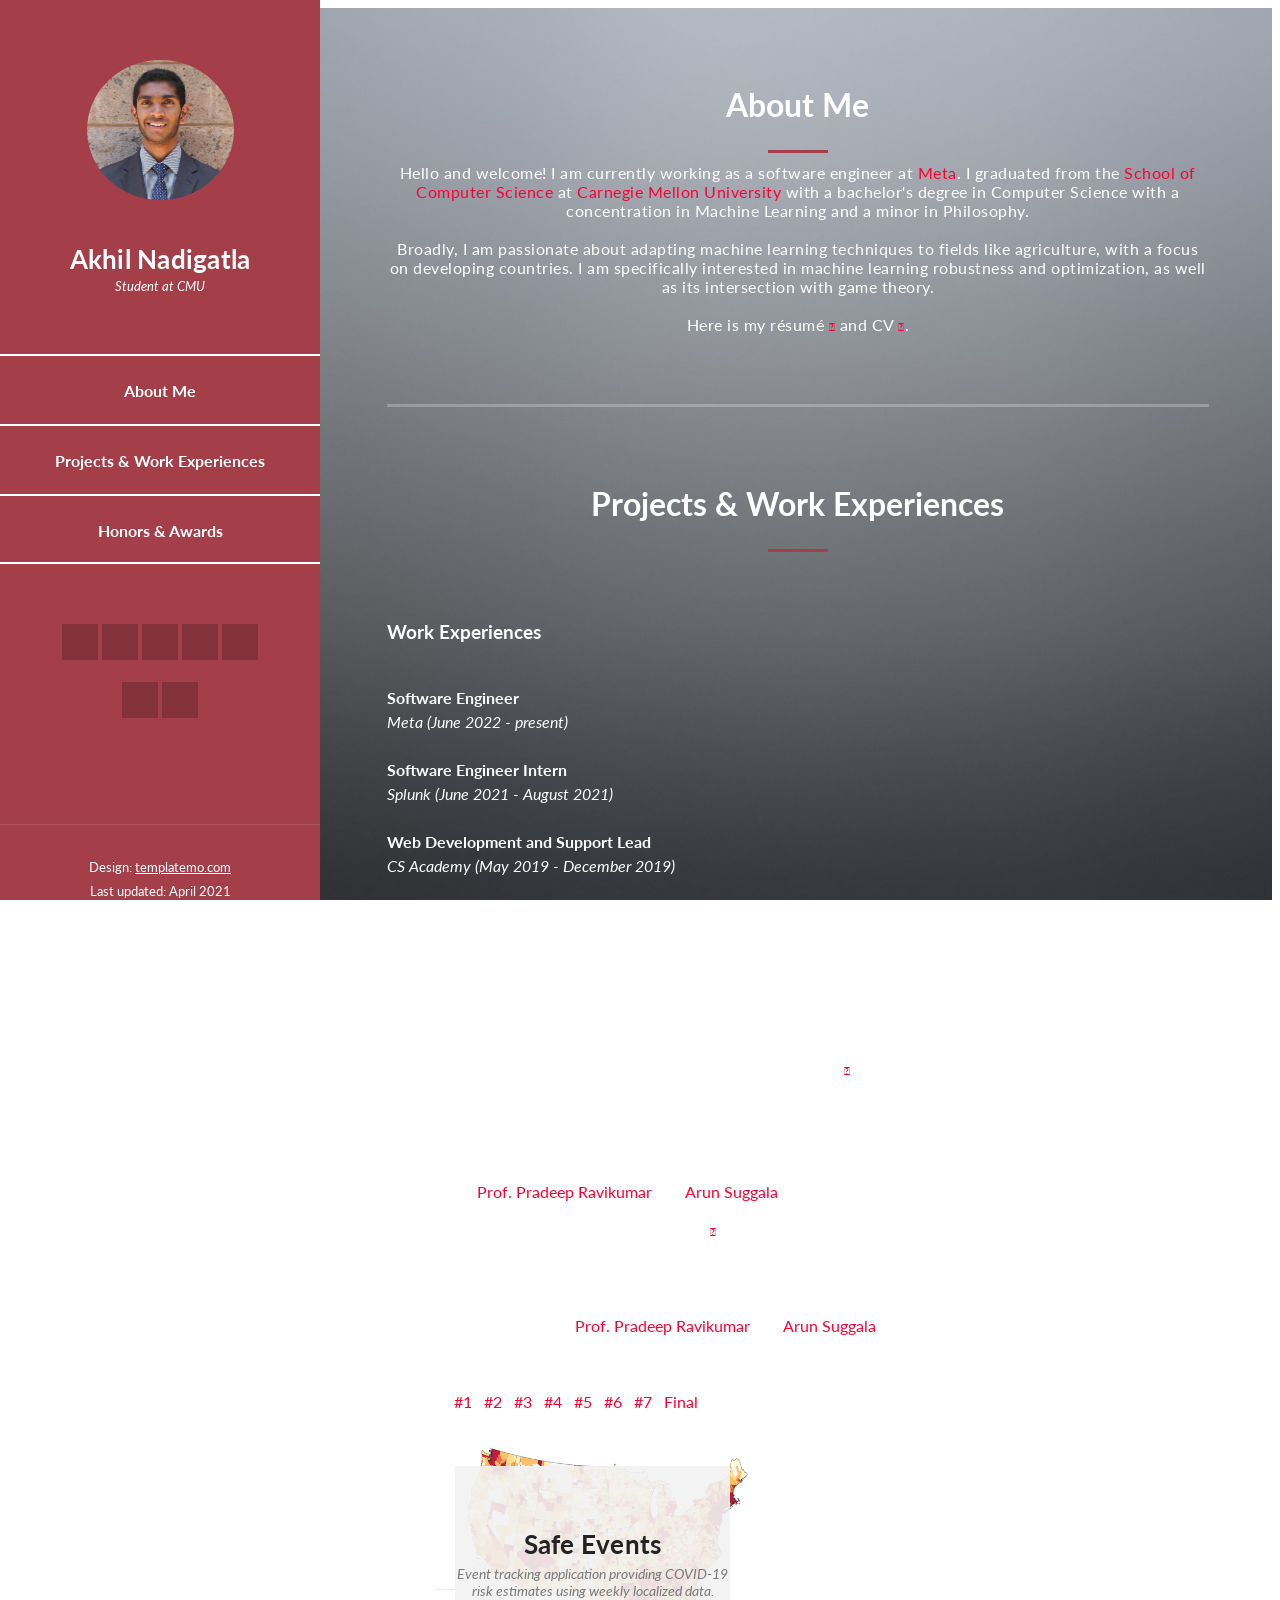
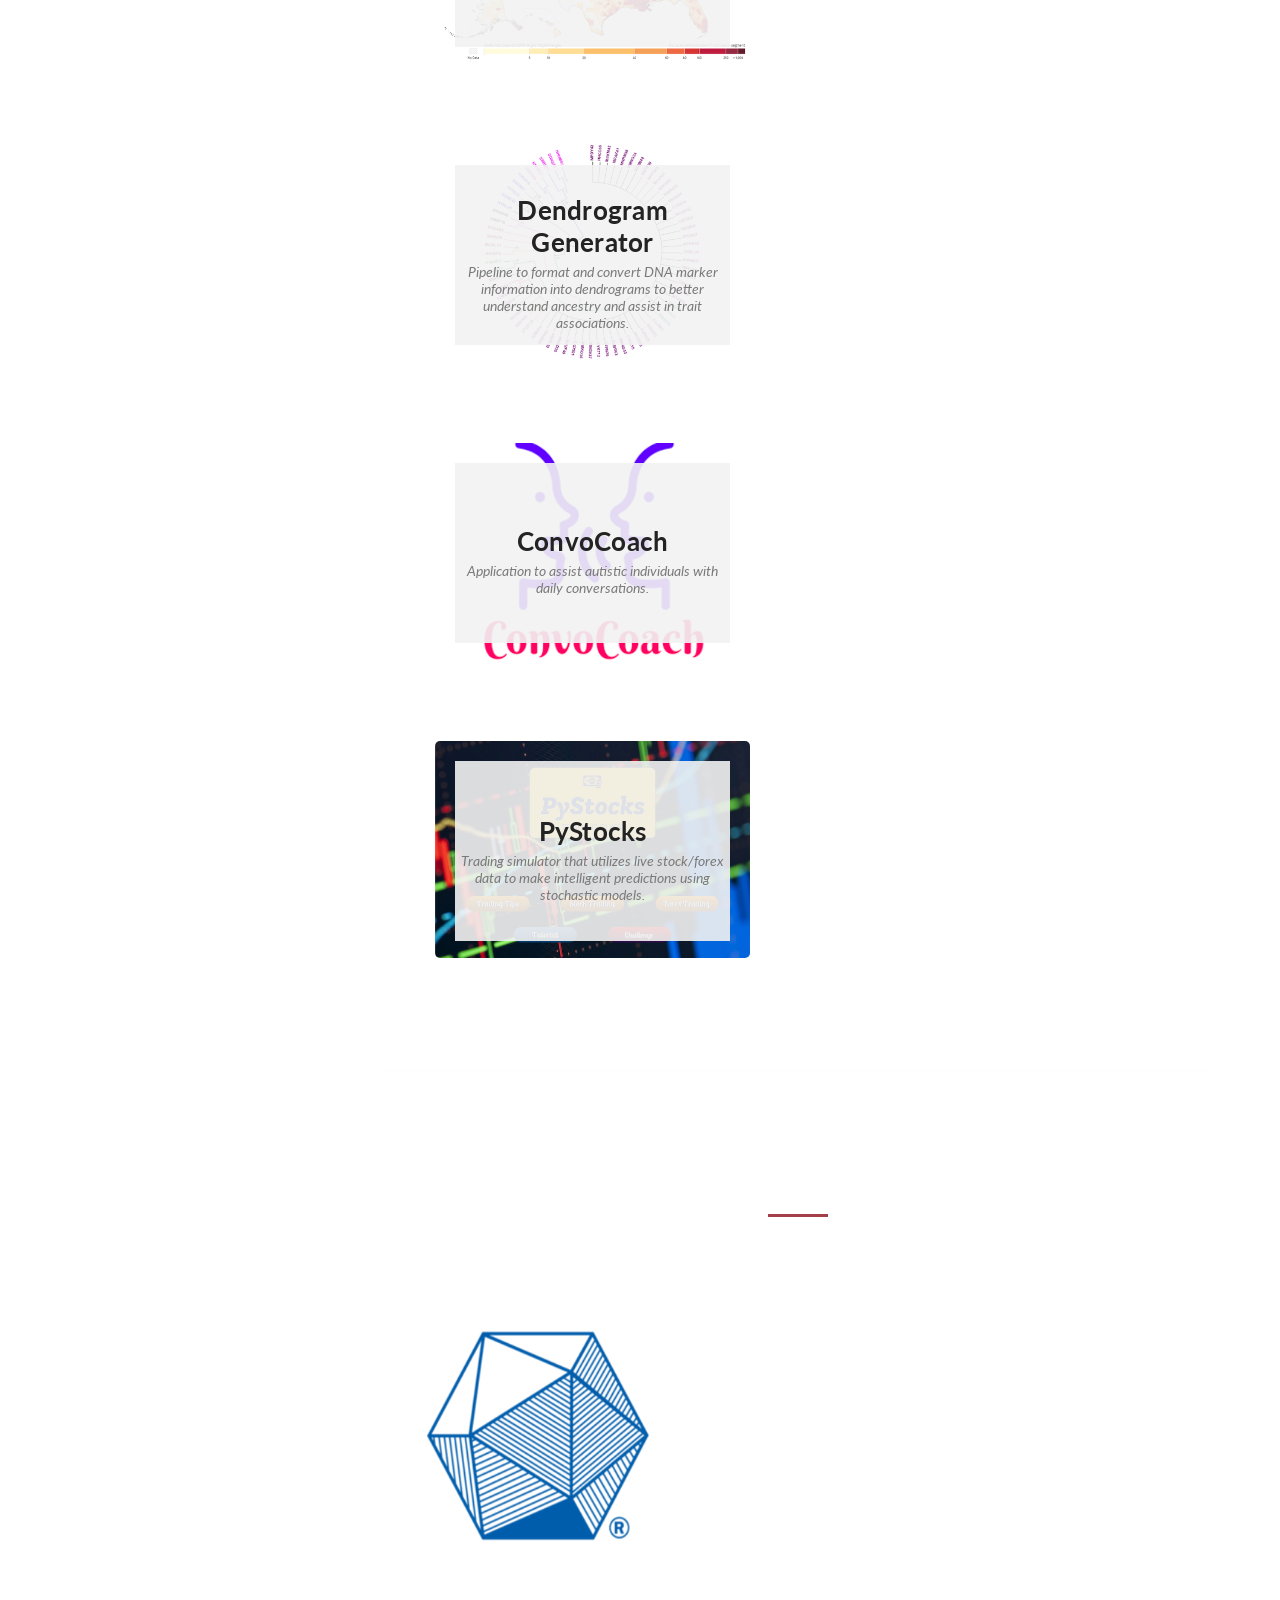
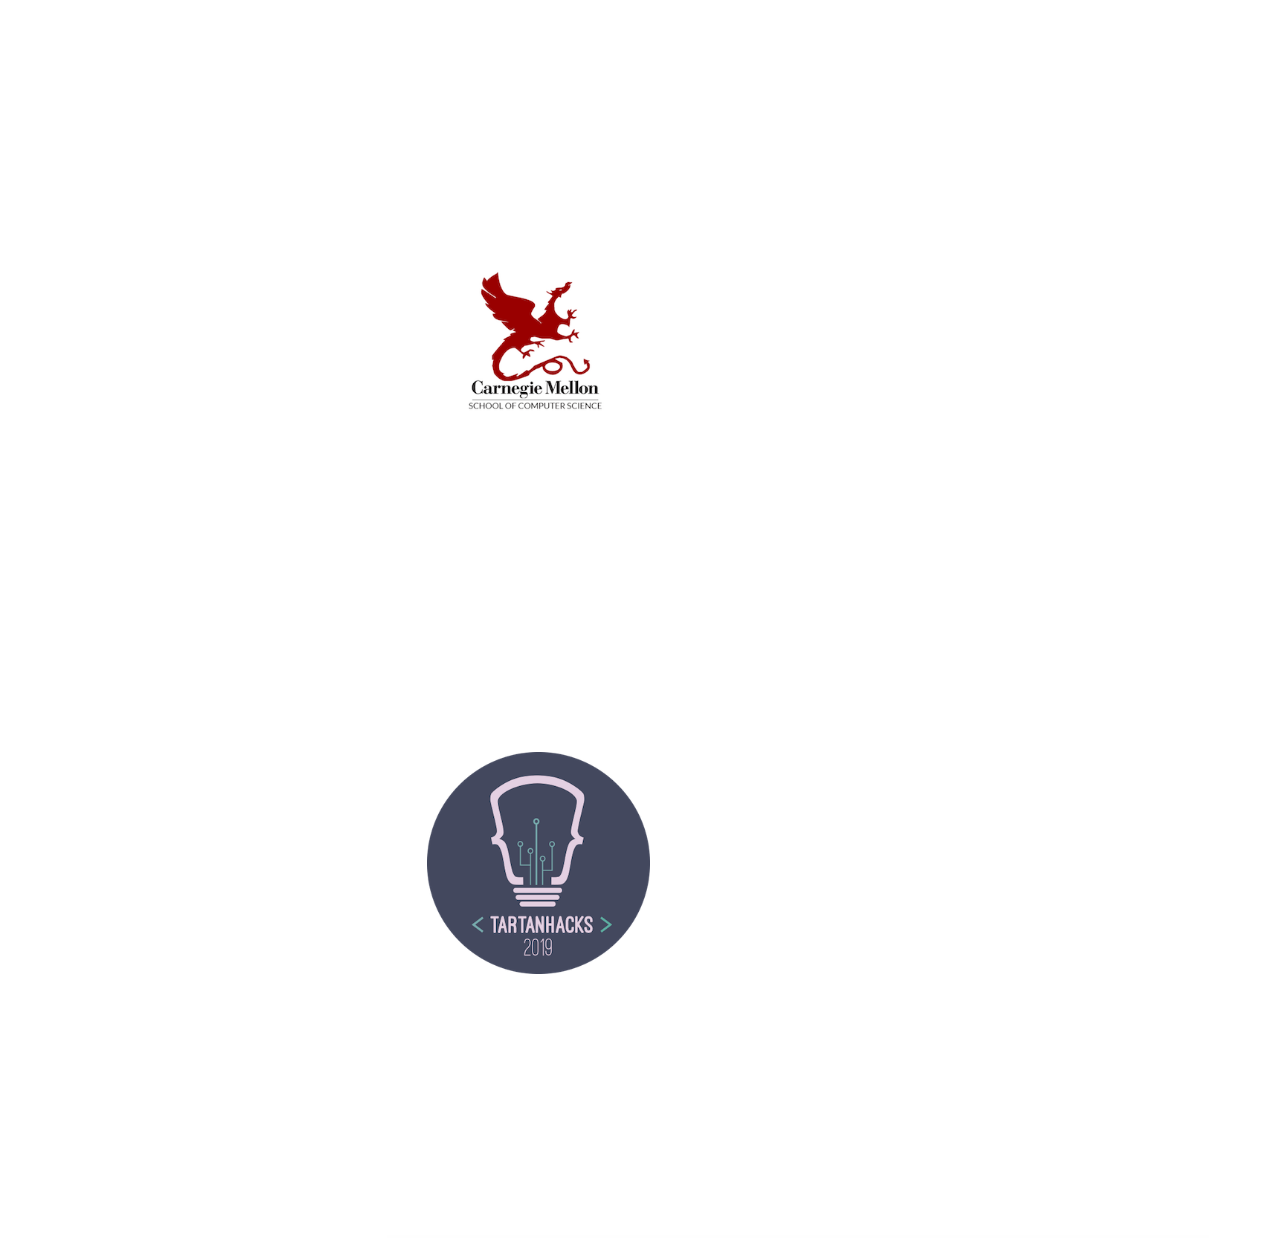
==== index.html @ eff32e4d "Initial commit: personal website" ====
<!DOCTYPE html>
<html lang="en">
  <head>
    <meta charset="utf-8"/>
    <meta name="viewport" content="width=device-width, initial-scale=1, shrink-to-fit=no"/>
    <meta name="description" content="Website of Akhil Nadigatla"/>
    <meta name="author" content="Akhil Nadigatla"/>
    <link href="https://fonts.googleapis.com/css?family=Lato:100,300,400,700,900" rel="stylesheet"/>

    <link rel="apple-touch-icon" sizes="180x180" href="assets/images/apple-touch-icon.png">
    <link rel="icon" type="image/png" sizes="32x32" href="assets/images/favicon-32x32.png">
    <link rel="icon" type="image/png" sizes="16x16" href="assets/images/favicon-16x16.png">
    <link rel="manifest" href="/site.webmanifest"/>

    <title>Akhil Nadigatla</title>

    <!-- Bootstrap core CSS -->
    <link href="vendor/bootstrap/css/bootstrap.min.css" rel="stylesheet"/>

    <!-- Additional CSS Files -->
    <link rel="stylesheet" href="assets/css/fontawesome.css"/>
    <link rel="stylesheet" href="assets/css/templatemo-style.css"/>
    <link rel="stylesheet" href="assets/css/owl.css"/>
    <link rel="stylesheet" href="assets/css/lightbox.css"/>
  </head>

  <body>
    <div id="page-wraper">
      <!-- Sidebar Menu -->
      <div class="responsive-nav">
        <i class="fa fa-bars" id="menu-toggle"></i>
        <div id="menu" class="menu">
          <i class="fa fa-times" id="menu-close"></i>
          <div class="container">
            <div class="image">
              <a href="#"><img src="assets/images/author-image.jpg" alt="Profile Image"/></a>
            </div>
            <div class="author-content">
              <h4>Akhil Nadigatla</h4>
              <span>Student at CMU</span>
            </div>
            <nav class="main-nav" role="navigation">
              <ul class="main-menu">
                <li><a href="#section1">About Me</a></li>
                <li><a href="#section2">Projects & Work Experiences</a></li>
                <li><a href="#section3">Honors & Awards</a></li>
              </ul>
            </nav>
            <div class="social-network">
              <ul class="soial-icons">
                <li>
                  <a href="https://www.facebook.com/akhil.nadigatla" target="_blank" rel="noopener noreferrer"><i class="fa fa-facebook"></i></a>
                </li>
                <li>
                  <a href="https://twitter.com/akhilnadigatla" target="_blank" rel="noopener noreferrer"><i class="fa fa-twitter"></i></a>
                </li>
                <li>
                  <a href="https://www.linkedin.com/in/akhil-nadigatla/" target="_blank" rel="noopener noreferrer"><i class="fa fa-linkedin"></i></a>
                </li>
                <li>
                  <a href="https://www.github.com/akhilnadigatla" target="_blank" rel="noopener noreferrer"><i class="fa fa-github"></i></a>
                </li>
                <li>
                  <a href="mailto:akhilnadigatla@cmu.edu" target="_blank" rel="noopener noreferrer"><i class="fa fa-envelope"></i></a>
                </li>
                <br/><br>
                <li>
                  <a href="https://calendar.google.com/calendar/embed?src=1vo5th3gbcogor8u5p7d4ek9dg%40group.calendar.google.com&ctz=America%2FNew_York" 
	             target="_blank" rel="noopener noreferrer"><i class="fa fa-calendar"></i></a>
                </li>
                <li>
                  <a href="https://medium.com/@akhilnadigatla" target="_blank" rel="noopener noreferrer"><i class="fa fa-medium"></i></a>
                </li>
              </ul>
            </div>
            <div class="copyright-text">
              <p>
	      Design: <a href="templatemo.com" target="_blank" rel="noopener noreferrer"><u>templatemo.com</u></a>
                <br/>
                Last updated: April 2021
              </p>
            </div>
          </div>
        </div>
      </div>

      <section class="section about-me" data-section="section1">
        <div class="container">
          <div class="section-heading">
            <h2>About Me</h2>
            <div class="line-dec"></div>
            <span>
	      Hello and welcome! I am currently working as a software engineer at <a href="https://www.meta.com/" target="_blank" rel="noopener noreferrer">Meta</a>. 
	      I graduated from the <a href="https://www.cs.cmu.edu/" target="_blank" rel="noopener noreferrer">School of Computer Science</a> 
	      at <a href="https://www.cmu.edu/" target="_blank" rel="noopener noreferrer">Carnegie Mellon University</a> with a bachelor's degree in Computer Science with a 
	      concentration in Machine Learning and a minor in Philosophy.
              <br/><br/>
              Broadly, I am passionate about adapting machine learning techniques to fields like agriculture, with a focus on developing
              countries. I am specifically interested in machine learning robustness and optimization, as well as its intersection with
              game theory.
              <br/><br/>
              Here is my résumé <a href="assets/docs/resume.pdf"><i style="font-size:11px" class="fa">&#xf08e;</i></a> and CV <a href="assets/docs/cv.pdf"><i style="font-size:11px" class="fa">&#xf08e;</i></a>.
            </span>
          </div>
      </section>

      <section class="section experiences" data-section="section2">
        <div class="container">
          <div class="section-heading">
            <h2>Projects & Work Experiences</h2>
            <div class="line-dec"></div>
          </div>
          <h3>Work Experiences</h3>
          <p>
	    <br/>
	    <b>Software Engineer</b>
	    <br/>
	    <i>Meta (June 2022 - present)</i>
	    <br/><br/>
            <b>Software Engineer Intern</b>
            <br/>
            <i>Splunk (June 2021 - August 2021)</i>
            <br/><br/>
            <b>Web Development and Support Lead</b>
            <br/>
            <i>CS Academy (May 2019 - December 2019)</i>
            <br/><br/>
            <b>Research Intern</b>
            <br/>
            <i>World Agroforestry Center (July 2016 - August 2016)</i>
            <br/><br/>
          </p>
          <h3>Research</h3>
          <p>
            <br/>
            <b>Neural Zeroth-Order Optimization: Empirical Study and Insights</b> <a href="assets/docs/thesis.pdf"><i style="font-size:11px" class="fa">&#xf08e;</i></a>
            <br/>
            <i>CMU Machine Learning Department (August 2021 - May 2022)</i>
            <div style="line-height:10%;">
              <br>
            </div>
            - Under SCS Honors Thesis Program, explored zeroth-order (derivative-free) optimization techniques that (1) make no assumptions about underlying objective function (2) 
            require few queries to the (potentially noisy) zeroth-order oracle, (2) scale well to higher-dimensions with minimal computation between queries.
            <br/>
            - Advised by <a href="http://www.cs.cmu.edu/~pradeepr/" target="_blank" rel="noopener noreferrer">Prof. Pradeep Ravikumar</a> 
	          and <a href="http://www.cs.cmu.edu/~asuggala/" target="_blank" rel="noopener noreferrer">Arun Suggala</a>.
            <br/><br/>
            <b>Adversarial Robustness via Model Ensembles</b> <a href="assets/docs/15400-proposal.pdf"><i style="font-size:11px" class="fa">&#xf08e;</i></a>
            <br/>
            <i>CMU Machine Learning Department (October 2020 - May 2021)</i>
            <div style="line-height:10%;">
              <br>
            </div>
            <br/>
            - Contemporary training algorithms against adversarial risk rely on heuristics, often leading to lower-than-expected test accuracy.
            <br/>
            - Under the mentorship of <a href="http://www.cs.cmu.edu/~pradeepr/" target="_blank" rel="noopener noreferrer">Prof. Pradeep Ravikumar</a> 
	          and <a href="http://www.cs.cmu.edu/~asuggala/" target="_blank" rel="noopener noreferrer">Arun Suggala</a>, investigated the effects of using weighted ensembles of
            classifiers on the advesarial robustness of deep neural networks, specifically in image classification tasks.
            <br/><br/>
	          Updates: <a href="assets/docs/15400-update-one.pdf">#1</a> | <a href="assets/docs/15400-update-two.pdf">#2</a> | <a href="assets/docs/15400-update-three.pdf">#3</a> | <a href="assets/docs/15400-update-four.pdf">#4</a> | <a href="assets/docs/15400-update-five.pdf">#5</a> | <a href="assets/docs/15400-update-six.pdf">#6</a> | <a href="assets/docs/15400-update-seven.pdf">#7</a> | <a href="assets/docs/15400-final-report.pdf">Final</a>
            <br/><br/>
          </p>
          <div class="row">
            <div class="isotope-wrapper">
              <div class="isotope-box">
                <div class="isotope-item">
                  <figure class="snip1321">
                    <img
                      src="assets/images/safe-events.png"
                      alt="sq-sample26"
                    />
                    <figcaption>
                      <a
                        href="assets/images/safe-events.png"
                        data-lightbox="image-1"
                        data-title="Safe Events"
                        ></a>
                      <h4>Safe Events</h4>
                      <span>Event tracking application providing COVID-19 risk estimates using weekly localized data.</span>
                    </figcaption>
                  </figure>
                </div>

                <div class="isotope-item" data-type="people">
                  <figure class="snip1321">
                    <img
                      src="assets/images/dendrogram.png"
                      alt="sq-sample26"
                    />
                    <figcaption>
                      <a
                        href="assets/images/dendrogram.png"
                        data-lightbox="image-1"
                        data-title="Caption"
                        ></a>
                      <h4>Dendrogram Generator</h4>
                      <span>Pipeline to format and convert DNA marker information into dendrograms to better understand ancestry and assist in trait associations.</span>
                    </figcaption>
                  </figure>
                </div>

                <div class="isotope-item" data-type="animals">
                  <figure class="snip1321">
                    <img
                      src="assets/images/convo-coach.png"
                      alt="sq-sample26"
                    />
                    <figcaption>
                      <a
                        href="assets/images/convo-coach.png"
                        data-lightbox="image-1"
                        data-title="Caption"
                        ></a>
                      <h4>ConvoCoach</h4>
                      <span>Application to assist autistic individuals with daily conversations.</span>
                    </figcaption>
                  </figure>
                </div>

                <div class="isotope-item" data-type="people">
                  <figure class="snip1321">
                    <img
                      src="assets/images/pystocks.png"
                      alt="sq-sample26"
                    />
                    <figcaption>
                      <a
                        href="assets/images/pystocks.png"
                        data-lightbox="image-1"
                        data-title="Caption"
                        ></a>
                      <h4>PyStocks</h4>
                      <span>Trading simulator that utilizes live stock/forex data to make intelligent predictions using stochastic models.</span>
                    </figcaption>
                  </figure>
                </div>
              </div>
            </div>
          </div>
        </div>
      </section>

      <section class="section experiences" data-section="section3">
        <div class="container">
          <div class="section-heading">
            <h2>Honors & Awards</h2>
            <div class="line-dec"></div>
          </div>
          <div class="row">
            <div class="col-md-6">
              <div class="service-item">
                <br/>
                <img
                  src="assets/images/putnam.png"
                  alt="sq-sample26"
                />
                <h5><br/>Putnam Math Competition</h5>
                <p>
                  Placed in the Top 500 contestants during the 2019 William Lowell Putnam Mathematical Competition.
                </p>
              </div>
            </div>
            <div class="col-md-6">
              <div class="service-item">
                <br/>
                <img
                  src="assets/images/scs.png"
                  alt="sq-sample26"
                />
                <h5><br/>CMU SCS Dean's List</h5>
                <p>
                  Recognized for academic performance, most recently for the Spring 2022 semester.
                </p>
              </div>
            </div>
            <div class="col-md-6">
              <div class="service-item">
                <br/>
                <img
                  src="assets/images/tartan-hacks.png"
                  alt="sq-sample26"
                />
                <h5><br/>Tartan Hacks</h5>
                <p>
                  Member of 4-person team awarded 'Best Social Welfare Hack' during Tartan Hacks 2019.
                </p>
              </div>
            </div>
        </div>
      </section>
    </div>

    <!-- Scripts -->
    <!-- Bootstrap core JavaScript -->
    <script src="vendor/jquery/jquery.min.js"></script>
    <script src="vendor/bootstrap/js/bootstrap.bundle.min.js"></script>

    <script src="assets/js/isotope.min.js"></script>
    <script src="assets/js/owl-carousel.js"></script>
    <script src="assets/js/lightbox.js"></script>
    <script src="assets/js/custom.js"></script>
    <script>
      //according to loftblog tut
      $(".main-menu li:first").addClass("active");

      var showSection = function showSection(section, isAnimate) {
        var direction = section.replace(/#/, ""),
          reqSection = $(".section").filter(
            '[data-section="' + direction + '"]'
          ),
          reqSectionPos = reqSection.offset().top - 0;

        if (isAnimate) {
          $("body, html").animate(
            {
              scrollTop: reqSectionPos
            },
            800
          );
        } else {
          $("body, html").scrollTop(reqSectionPos);
        }
      };

      var checkSection = function checkSection() {
        $(".section").each(function() {
          var $this = $(this),
            topEdge = $this.offset().top - 80,
            bottomEdge = topEdge + $this.height(),
            wScroll = $(window).scrollTop();
          if (topEdge < wScroll && bottomEdge > wScroll) {
            var currentId = $this.data("section"),
              reqLink = $("a").filter("[href*=\\#" + currentId + "]");
            reqLink
              .closest("li")
              .addClass("active")
              .siblings()
              .removeClass("active");
          }
        });
      };

      $(".main-menu").on("click", "a", function(e) {
        e.preventDefault();
        showSection($(this).attr("href"), true);
      });

      $(window).scroll(function() {
        checkSection();
      });
    </script>
  </body>
</html>
---- assets/css/templatemo-style.css ----
@import url(fontawesome.css);
@import url("https://fonts.googleapis.com/css?family=Lato:100,300,400,700,900");
body {
    font-family: 'Lato', sans-serif;
}

#page-wraper {
    background: url(../images/page-bg.jpg) no-repeat center center fixed;
    -webkit-background-size: cover;
    -moz-background-size: cover;
    -o-background-size: cover;
    background-size: cover;
    width: 100%;
}


/* Basic */

body {
    overflow-x: hidden;
}

input,
select,
textarea {
    outline: none;
}

a,
a:hover {
    text-decoration: none;
}

p {
    font-size: 16px;
    line-height: 24px;
    color: #fff;
}

h4 {
    font-size: 26px;
    font-weight: 700;
    color: #fff;
    letter-spacing: 0.25px;
}

h5 {
    font-size: 24px;
    font-weight: 700;
    color: #fff;
    letter-spacing: 0.25px;
}

img {
    width: 30%;
    overflow: hidden;
}

ul {
    padding: 0;
    margin: 0;
    list-style: none;
}

ul li {
    display: inline-block;
}

html {
    -webkit-box-sizing: border-box;
    -moz-box-sizing: border-box;
    box-sizing: border-box;
}

a {
    color: #ff0033;
    background-color: transparent;
    text-decoration: none;
}

*,
*:before,
*:after {
    -webkit-box-sizing: inherit;
    -moz-box-sizing: inherit;
    box-sizing: inherit;
}

.clearfix {
    zoom: 1;
}

.clearfix:before,
.clearfix:after {
    content: "";
    display: table;
}

.clearfix:after {
    clear: both;
}

.container {
    margin: 0 auto;
}

.main-nav {
    text-align: center;
}

.main-nav li:last-child a {
    border-bottom: 2px solid #fff;
}

.main-nav li {
    display: block;
}

.main-nav li a {
    height: 70px;
    line-height: 70px;
    display: inline-block;
    font-size: 16px;
    font-weight: 700;
    color: #fff;
    width: 100%;
    transition: all 0.5s;
    border-top: 2px solid #fff;
}

.main-nav li:hover a,
.main-nav li.active a {
    background: #fff;
    color: #8c363e;
}

/* Sidebar Menu */

.menu .image {
    margin-top: 60px;
}

.menu .image img {
    width: 147px;
    height: 140px;
    border-radius: 50%;
    text-align: center;
}

.menu .author-content {
    margin: 40px 0px 60px 0px;
}

.menu .author-content h4 {
    margin-bottom: 0px;
}

.menu .author-content span {
    font-size: 13px;
    font-style: italic;
    color: #fff;
}

.menu .social-network {
    margin-top: 60px;
}

.menu .social-network ul li {
    margin: 0 3px;
}

.menu .social-network ul li a {
    width: 40px;
    height: 40px;
    display: inline-block;
    text-align: center;
    line-height: 40px;
    background-color: rgba(0, 0, 0, 0.2);
    color: #fff;
    font-size: 14px;
    transition: all 0.5s;
}

.menu .social-network ul li a:hover {
    background-color: #fff;
    color: #a43f49;
}

.menu .copyright-text {
    position: relative;
    margin-top: 90px;
}

.menu .copyright-text p {
    border-top: 1px solid rgba(250, 250, 250, 0.1);
    display: inline-block;
    width: 100%;
    padding-left: 30px;
    padding-right: 30px;
    padding-top: 30px;
    font-size: 13px;
}

.menu:before,
.menu:after {
    content: "";
    display: table;
}

.menu:after {
    clear: both;
}

.menu a {
    text-decoration: none;
    color: inherit;
}

.menu {
    text-align: center;
}

.menu::-webkit-scrollbar {
    display: none;
}

.menu {
    left: 10%;
  -webkit-transition: -webkit-transform 233ms cubic-bezier(0, 0, 0.21, 1);
  -webkit-overflow-scrolling: touch;
  background-color: #a43f49;
  box-sizing: border-box;
  height: 100vh;  
  max-height: 100vh !important;
  max-width: 80vw !important;
  min-width: 45px !important;
  outline: none;
  overflow-x: hidden !important;
  overflow-y: auto !important;
  padding: 0;
  position: fixed !important;
  top: calc(0px);  
  width: 20%;
  will-change: transform;
  z-index: 9999 !important;
}

.menu-toggle {
  color: #fff;
  cursor: pointer;
  font-size: 25px;
  position: fixed;
  right: 25px;
  top: 25px;
}

#menu-toggle {
    z-index: 999;
    cursor: pointer;
    position: fixed;
    top: 0;
    left: 0;
    color: #a43f49;
    background-color: #fff;
    width: 60px;
    height: 60px;
    text-align: center;
    display: inline-block;
    line-height: 60px;
}

.menu-close {
  cursor: pointer;
}

#menu-close {
    cursor: pointer;
    text-align: right;
    color: #a43f49;
    background-color: #fff;
    width: 100%;
    height: 60px;
    text-align: center;
    display: inline-block;
    line-height: 60px;
}

/* Section */

.section {
    color: #fff;
    width: 55%;
    right: 10%;
    left: 35%;
    position: relative;
    padding-bottom: 30px;
    border-bottom: 3px solid rgba(250, 250, 250, 0.25);
}

.section-heading {
    text-align: center;
    padding-top: 50px;
    padding-bottom: 40px;
}

.section-heading h2 {
    font-size: 32px;
    font-weight: 700;
    color: #fff;
}

.section-heading .line-dec {
    width: 60px;
    height: 3px;
    background-color: #a43f49;
    margin: 10px auto;
}

.section-heading span {
    margin-top: 5px;
    font-size: 16px;
    color: #fff;
    letter-spacing: 0.5px;
}


/* Buttons */

.white-button a {
    display: inline-block;
    padding: 12px 20px;
    background-color: #fff;
    color: #a43f49;
    font-size: 13px;
    font-weight: 800;
    letter-spacing: 0.5px;
    text-transform: uppercase;
    transition: all 0.5s;
}

.white-button a:hover {
    background-color: #a43f49;
    color: #fff;
}

button {
    display: inline-block;
    padding: 10px 20px;
    background-color: #fff;
    color: #a43f49;
    font-size: 12px;
    font-weight: 800;
    letter-spacing: 0.5px;
    text-transform: uppercase;
    transition: all 0.5s;
    border: none;
    outline: none;
    cursor: pointer;
}

button:hover {
    outline: none;
    background-color: #a43f49;
    color: #fff;
}


/* Left & Right Post */

.right-image-post {
    margin-top: 60px;
    padding-top: 60px;
    border-top: 2px solid rgba(250, 250, 250, 0.1);
}

.left-image img,
.right-image img {
    border-radius: 5px;
}

.right-image-post h4,
.left-image-post h4 {
    margin-top: 30px;
}

.right-image-post p,
.left-image-post p {
    margin-top: 20px;
}

.right-image-post .white-button,
.left-image-post .white-button {
    margin-top: 30px;
}


/* Services */

.my-services .col-md-6 {
    padding-left: 5px;
    padding-right: 5px;
}

.service-item {
    margin-bottom: 10px;
    padding: 40px;
    background-color: rgba(250, 250, 250, 0.1);
    transition: all 0.5s;
}

.service-item h4 {
    transition: all 0.5s;
}

.service-item p {
    transition: all 0.5s;
}

.service-item:hover {
    background-color: rgba(250, 250, 250, 1);
}

.service-item:hover h5 {
    color: #1e1e1e;
}

.service-item:hover p {
    color: #4a4a4a;
}

.service-item .service-icon {
    width: 70px;
    height: 70px;
    display: inline-block;
    margin-bottom: 30px;
    background-size: cover;
    background-repeat: no-repeat;
    transition: all 0.5s;
}

.service-item .first-service-icon {
    background-image: url(../images/putnam.jpg);
}

.service-item:hover .first-service-icon {
    background-image: url(../images/putnam.jpg);
}

.service-item .second-service-icon {
    background-image: url(../images/scs.jpg);
}

.service-item:hover .second-service-icon {
    background-image: url(../images/scs.jpg);
}

.service-item .third-service-icon {
    background-image: url(../images/tartan-hacks.jpg);
}

.service-item:hover .third-service-icon {
    background-image: url(../images/tartan-hacks.jpg);
}


/* My Work */

section.my-work .section-heading {
    text-align: center;
    padding: 80px 45px 50px 45px;
}

.isotope-wrapper {
    position: relative;
    width: 100%;
    margin: auto;
}

.isotope-toolbar input[type="radio"] {
    display: none;
}

.isotope-toolbar span {
    text-transform: capitalize;
    display: inline-block;
    margin-right: 15px;
    padding-bottom: 3px;
    font-size: 15px;
    font-weight: 700;
    border-bottom: 2px solid transparent;
    transform: ease-in-out 0.5s;
    cursor: pointer;
}

.isotope-toolbar input[type="radio"]:checked + span {
    color: #a43f49;
    border-bottom: 2px solid #a43f49;
}

.isotope-box {
    position: relative;
    width: 100%;
}

.isotope-toolbar {
    text-align: center;
    margin: 10px;
}

.isotope-toolbar p {
    border-top: 1px solid #fff;
    padding-top: 15px;
}

.isotope-toolbar a {
    color: #fff;
}

.isotope-item {
    position: relative;
    width: 48%;
    margin: 1%;
    border-bottom: 2px solid rgba(250,250,250,0.1);
    padding-bottom: 30px;
    margin-bottom: 30px;
}

.isotope-item img {
    top: 0;
    left: 0;
    width: 100%;
    height: 100%;
    border-radius: 5px;
}

.lazyload {
    background: #f7f7f7;
}

.lazyloading {
    background: #f7f7f7 url(//afarkas.github.io/lazysizes/assets/imgs/loader.gif) no-repeat center;
    min-height: 60px;
}

figure.snip1321 {
  overflow: hidden;
  text-align: center;
  -webkit-perspective: 50em;
  perspective: 50em;
}
figure.snip1321 * {
  -webkit-box-sizing: padding-box;
  box-sizing: padding-box;
  -webkit-transition: all 0.2s ease-out;
  transition: all 0.2s ease-out;
}
figure.snip1321 figcaption {
  top: 50%;
  left: 20px;
  right: 20px;
  position: absolute;
  opacity: 0;
  z-index: 1;
}
figure.snip1321 h4 {
    margin-top: 15px;
  margin-bottom: 5px;
  color: #232323;
}
figure.snip1321 span {
    font-size: 14px;
    font-style: italic;
    display: block;
    color: #7a7a7a;
}
figure.snip1321 i {
  position: relative!important;
  font-size: 18px;
  background-color: #a43f49;
  width: 40px;
  height: 40px;
  display: inline-block;
  text-align: center;
  line-height: 40px;
  border-radius: 5px;
  color: #fff;
}
figure.snip1321:after {
  background-color: #f2f2f2;
  position: absolute;
  content: "";
  display: block;
  top: 20px;
  left: 20px;
  right: 20px;
  bottom: 20px;
  -webkit-transition: all 0.4s ease-in-out;
  transition: all 0.4s ease-in-out;
  -webkit-transform: rotateX(-90deg);
  transform: rotateX(-90deg);
  -webkit-transform-origin: 50% 50%;
  -ms-transform-origin: 50% 50%;
  transform-origin: 50% 50%;
  opacity: 0;
}
figure.snip1321 a {
  left: 0;
  right: 0;
  top: 0;
  bottom: 0;
  z-index: 1;
}
figure.snip1321 figcaption,
figure.snip1321 figcaption {
  -webkit-transform: translateY(-50%);
  transform: translateY(-50%);
  opacity: 1;
  -webkit-transition-delay: 0.2s;
  transition-delay: 0.2s;
}
figure.snip1321:after,
figure.snip1321:after {
  -webkit-transform: rotateX(0);
  transform: rotateX(0);
  opacity: 0.9;
}


/* Contact Me */

section.contact-me {
    border-bottom: none;
}

#contact input {
    background-color: rgba(250,250,250,0.1);
    border: 1px solid rgba(250,250,250,1);
    border-radius: 0px;
    margin-bottom: 30px;
    color: #fff;
    font-size: 14px;
    height: 40px;
    line-height: 40px;
    width: 100%;
    padding-left: 15px;
}

#contact input:focus {
    outline: none;
    box-shadow: none;
}

#contact textarea {
    background-color: rgba(250,250,250,0.1);
    border: 1px solid rgba(250,250,250,1);
    border-radius: 0px;
    margin-bottom: 30px;
    color: #fff;
    font-size: 14px;
    height: 180px;
    max-height: 220px;
    line-height: 40px;
    width: 100%;
    padding-left: 15px;
}

#contact textarea:focus {
    outline: none;
    box-shadow: none;
}

#contact {
    text-align: center;
}

@media screen and (max-width: 1680px) {
    .menu {
        left: 5%;
    }

    .section {
        color: #fff;
        width: 65%;
        right: 5%;
        left: 30%;
    }
}

@media screen and (max-width: 1680px) and (min-width: 846px) { 
    .menu .social-network ul li a {
        width: 36px;
        height: 36px;
        line-height: 36px;
    }

    .menu .social-network ul li {
        margin: 0;
    }

    .menu .image {
        margin-top: 60px;
    }
}

@media screen and (max-width: 1280px) {
    .menu {
        left: 0%;
    }

    .right-image-post h4,
    .left-image-post h4 {
        margin-top: 0px;
    }

    .right-image-post p,
    .left-image-post p {
        margin-top: 15px;
    }

    .right-image-post .white-button,
    .left-image-post .white-button {
        margin-top: 25px;
    }

}

.menu .container {
    padding-left: 0;
    padding-right: 0;
}

@media screen and (max-width: 1280px) and (min-width: 846px) {
    .menu {
        width: 25%;
    }
}

#menu-toggle,
#menu-close {
    display: none;
}  

@media screen and (max-width: 845px) {        
    #menu-toggle,
    #menu-close {
        display: inline-block;
    }    

    .menu {        
        width: 320px;
        -webkit-transform: translateX(-100%) !important;
        transform: translateX(-100%) !important;
        transition: -webkit-transform 233ms cubic-bezier(0, 0, 0.21, 1);
        transition: transform 233ms cubic-bezier(0, 0, 0.21, 1);
        transition: transform 233ms cubic-bezier(0, 0, 0.21, 1), -webkit-transform 233ms cubic-bezier(0, 0, 0.21, 1);
    }

    .menu .image {
        margin-top: 40px;        
    }

    .menu .image img {
        width: 120px;
        height: 120px;
    }

    .menu .author-content {
        margin: 20px 0px 40px 0px;
    }

    .menu .container {
        padding-left: 15px;
        padding-right: 15px;
    }

    .menu.open {
        display: inline-block;
        -webkit-transform: translateX(0) !important;
                transform: translateX(0) !important;
    }

    .responsive-nav {
        display: inline-block;
    }
    .section {
        width: 94%;
        right: 3%;
        left: 3%;
    }
    .isotope-item {
        width: 94%;
        margin: 3%;
    }
    .left-image-post img {
        margin-bottom: 30px;
    }
    .right-image-post img {
        margin-top: 30px;
    }
    .isotope-item {
        border-bottom: none;
        text-align: center;
    }
    .isotope-toolbar {
        margin-bottom: 20px;
    }
}
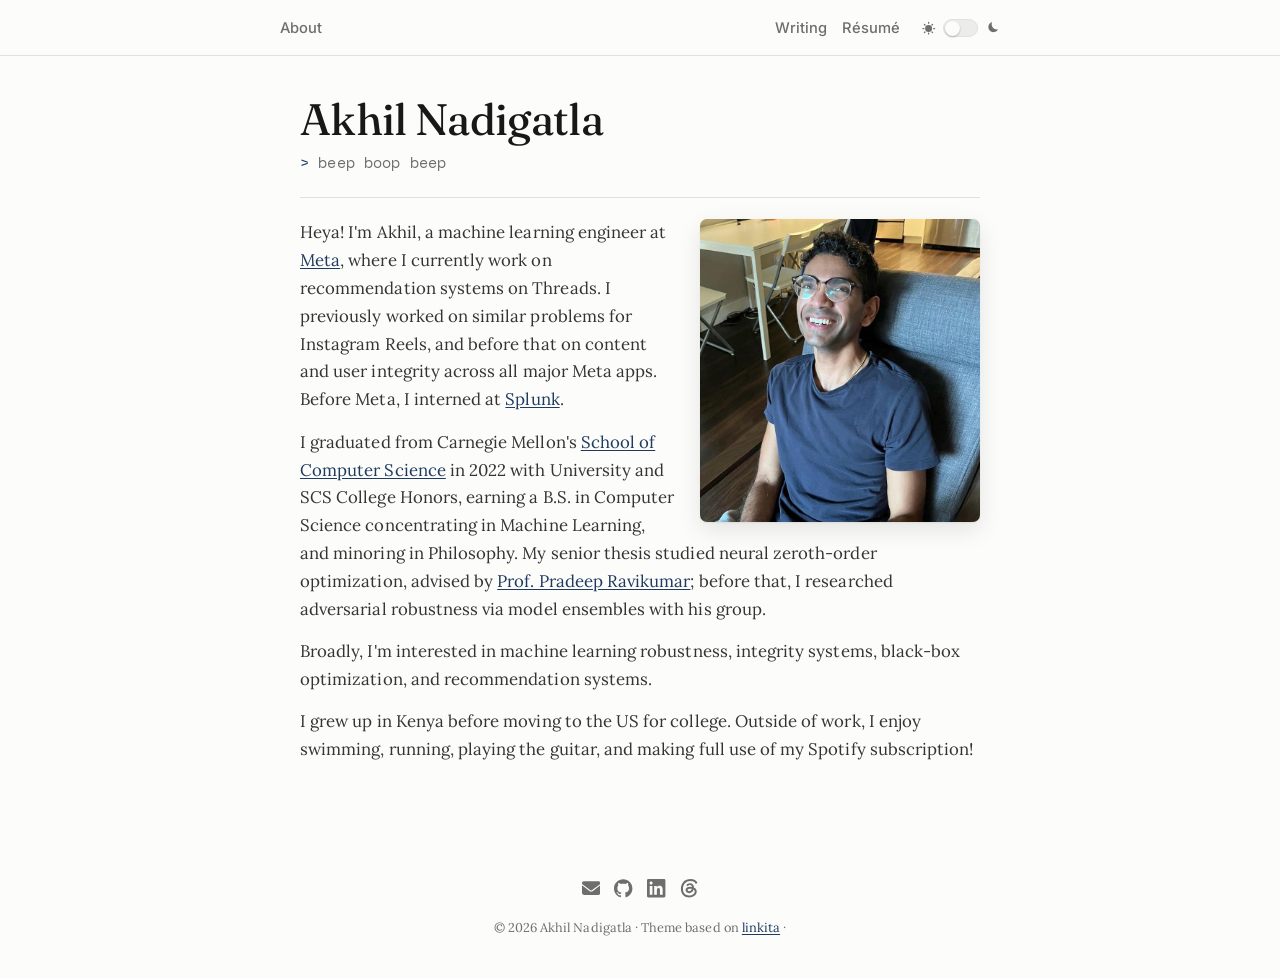
==== commit 394f7c55: "Redesign typography and layout to differentiate from base theme Replace Source Serif 4/Source Sans 3" ====
--- a/index.html
+++ b/index.html
@@ -1,354 +1,124 @@
-<!DOCTYPE html>
-<html lang="en">
-  <head>
-    <meta charset="utf-8"/>
-    <meta name="viewport" content="width=device-width, initial-scale=1, shrink-to-fit=no"/>
-    <meta name="description" content="Website of Akhil Nadigatla"/>
-    <meta name="author" content="Akhil Nadigatla"/>
-    <link href="https://fonts.googleapis.com/css?family=Lato:100,300,400,700,900" rel="stylesheet"/>
-
-    <link rel="apple-touch-icon" sizes="180x180" href="assets/images/apple-touch-icon.png">
-    <link rel="icon" type="image/png" sizes="32x32" href="assets/images/favicon-32x32.png">
-    <link rel="icon" type="image/png" sizes="16x16" href="assets/images/favicon-16x16.png">
-    <link rel="manifest" href="/site.webmanifest"/>
-
-    <title>Akhil Nadigatla</title>
-
-    <!-- Bootstrap core CSS -->
-    <link href="vendor/bootstrap/css/bootstrap.min.css" rel="stylesheet"/>
-
-    <!-- Additional CSS Files -->
-    <link rel="stylesheet" href="assets/css/fontawesome.css"/>
-    <link rel="stylesheet" href="assets/css/templatemo-style.css"/>
-    <link rel="stylesheet" href="assets/css/owl.css"/>
-    <link rel="stylesheet" href="assets/css/lightbox.css"/>
-  </head>
-
-  <body>
-    <div id="page-wraper">
-      <!-- Sidebar Menu -->
-      <div class="responsive-nav">
-        <i class="fa fa-bars" id="menu-toggle"></i>
-        <div id="menu" class="menu">
-          <i class="fa fa-times" id="menu-close"></i>
-          <div class="container">
-            <div class="image">
-              <a href="#"><img src="assets/images/author-image.jpg" alt="Profile Image"/></a>
-            </div>
-            <div class="author-content">
-              <h4>Akhil Nadigatla</h4>
-              <span>Student at CMU</span>
-            </div>
-            <nav class="main-nav" role="navigation">
-              <ul class="main-menu">
-                <li><a href="#section1">About Me</a></li>
-                <li><a href="#section2">Projects & Work Experiences</a></li>
-                <li><a href="#section3">Honors & Awards</a></li>
-              </ul>
-            </nav>
-            <div class="social-network">
-              <ul class="soial-icons">
-                <li>
-                  <a href="https://www.facebook.com/akhil.nadigatla" target="_blank" rel="noopener noreferrer"><i class="fa fa-facebook"></i></a>
-                </li>
-                <li>
-                  <a href="https://twitter.com/akhilnadigatla" target="_blank" rel="noopener noreferrer"><i class="fa fa-twitter"></i></a>
-                </li>
-                <li>
-                  <a href="https://www.linkedin.com/in/akhil-nadigatla/" target="_blank" rel="noopener noreferrer"><i class="fa fa-linkedin"></i></a>
-                </li>
-                <li>
-                  <a href="https://www.github.com/akhilnadigatla" target="_blank" rel="noopener noreferrer"><i class="fa fa-github"></i></a>
-                </li>
-                <li>
-                  <a href="mailto:akhilnadigatla@cmu.edu" target="_blank" rel="noopener noreferrer"><i class="fa fa-envelope"></i></a>
-                </li>
-                <br/><br>
-                <li>
-                  <a href="https://calendar.google.com/calendar/embed?src=1vo5th3gbcogor8u5p7d4ek9dg%40group.calendar.google.com&ctz=America%2FNew_York" 
-	             target="_blank" rel="noopener noreferrer"><i class="fa fa-calendar"></i></a>
-                </li>
-                <li>
-                  <a href="https://medium.com/@akhilnadigatla" target="_blank" rel="noopener noreferrer"><i class="fa fa-medium"></i></a>
-                </li>
-              </ul>
-            </div>
-            <div class="copyright-text">
-              <p>
-	      Design: <a href="templatemo.com" target="_blank" rel="noopener noreferrer"><u>templatemo.com</u></a>
-                <br/>
-                Last updated: April 2021
-              </p>
-            </div>
-          </div>
-        </div>
-      </div>
-
-      <section class="section about-me" data-section="section1">
-        <div class="container">
-          <div class="section-heading">
-            <h2>About Me</h2>
-            <div class="line-dec"></div>
-            <span>
-	      Hello and welcome! I am currently working as a software engineer at <a href="https://www.meta.com/" target="_blank" rel="noopener noreferrer">Meta</a>. 
-	      I graduated from the <a href="https://www.cs.cmu.edu/" target="_blank" rel="noopener noreferrer">School of Computer Science</a> 
-	      at <a href="https://www.cmu.edu/" target="_blank" rel="noopener noreferrer">Carnegie Mellon University</a> with a bachelor's degree in Computer Science with a 
-	      concentration in Machine Learning and a minor in Philosophy.
-              <br/><br/>
-              Broadly, I am passionate about adapting machine learning techniques to fields like agriculture, with a focus on developing
-              countries. I am specifically interested in machine learning robustness and optimization, as well as its intersection with
-              game theory.
-              <br/><br/>
-              Here is my résumé <a href="assets/docs/resume.pdf"><i style="font-size:11px" class="fa">&#xf08e;</i></a> and CV <a href="assets/docs/cv.pdf"><i style="font-size:11px" class="fa">&#xf08e;</i></a>.
-            </span>
-          </div>
-      </section>
-
-      <section class="section experiences" data-section="section2">
-        <div class="container">
-          <div class="section-heading">
-            <h2>Projects & Work Experiences</h2>
-            <div class="line-dec"></div>
-          </div>
-          <h3>Work Experiences</h3>
-          <p>
-	    <br/>
-	    <b>Software Engineer</b>
-	    <br/>
-	    <i>Meta (June 2022 - present)</i>
-	    <br/><br/>
-            <b>Software Engineer Intern</b>
-            <br/>
-            <i>Splunk (June 2021 - August 2021)</i>
-            <br/><br/>
-            <b>Web Development and Support Lead</b>
-            <br/>
-            <i>CS Academy (May 2019 - December 2019)</i>
-            <br/><br/>
-            <b>Research Intern</b>
-            <br/>
-            <i>World Agroforestry Center (July 2016 - August 2016)</i>
-            <br/><br/>
-          </p>
-          <h3>Research</h3>
-          <p>
-            <br/>
-            <b>Neural Zeroth-Order Optimization: Empirical Study and Insights</b> <a href="assets/docs/thesis.pdf"><i style="font-size:11px" class="fa">&#xf08e;</i></a>
-            <br/>
-            <i>CMU Machine Learning Department (August 2021 - May 2022)</i>
-            <div style="line-height:10%;">
-              <br>
-            </div>
-            - Under SCS Honors Thesis Program, explored zeroth-order (derivative-free) optimization techniques that (1) make no assumptions about underlying objective function (2) 
-            require few queries to the (potentially noisy) zeroth-order oracle, (2) scale well to higher-dimensions with minimal computation between queries.
-            <br/>
-            - Advised by <a href="http://www.cs.cmu.edu/~pradeepr/" target="_blank" rel="noopener noreferrer">Prof. Pradeep Ravikumar</a> 
-	          and <a href="http://www.cs.cmu.edu/~asuggala/" target="_blank" rel="noopener noreferrer">Arun Suggala</a>.
-            <br/><br/>
-            <b>Adversarial Robustness via Model Ensembles</b> <a href="assets/docs/15400-proposal.pdf"><i style="font-size:11px" class="fa">&#xf08e;</i></a>
-            <br/>
-            <i>CMU Machine Learning Department (October 2020 - May 2021)</i>
-            <div style="line-height:10%;">
-              <br>
-            </div>
-            <br/>
-            - Contemporary training algorithms against adversarial risk rely on heuristics, often leading to lower-than-expected test accuracy.
-            <br/>
-            - Under the mentorship of <a href="http://www.cs.cmu.edu/~pradeepr/" target="_blank" rel="noopener noreferrer">Prof. Pradeep Ravikumar</a> 
-	          and <a href="http://www.cs.cmu.edu/~asuggala/" target="_blank" rel="noopener noreferrer">Arun Suggala</a>, investigated the effects of using weighted ensembles of
-            classifiers on the advesarial robustness of deep neural networks, specifically in image classification tasks.
-            <br/><br/>
-	          Updates: <a href="assets/docs/15400-update-one.pdf">#1</a> | <a href="assets/docs/15400-update-two.pdf">#2</a> | <a href="assets/docs/15400-update-three.pdf">#3</a> | <a href="assets/docs/15400-update-four.pdf">#4</a> | <a href="assets/docs/15400-update-five.pdf">#5</a> | <a href="assets/docs/15400-update-six.pdf">#6</a> | <a href="assets/docs/15400-update-seven.pdf">#7</a> | <a href="assets/docs/15400-final-report.pdf">Final</a>
-            <br/><br/>
-          </p>
-          <div class="row">
-            <div class="isotope-wrapper">
-              <div class="isotope-box">
-                <div class="isotope-item">
-                  <figure class="snip1321">
-                    <img
-                      src="assets/images/safe-events.png"
-                      alt="sq-sample26"
-                    />
-                    <figcaption>
-                      <a
-                        href="assets/images/safe-events.png"
-                        data-lightbox="image-1"
-                        data-title="Safe Events"
-                        ></a>
-                      <h4>Safe Events</h4>
-                      <span>Event tracking application providing COVID-19 risk estimates using weekly localized data.</span>
-                    </figcaption>
-                  </figure>
-                </div>
-
-                <div class="isotope-item" data-type="people">
-                  <figure class="snip1321">
-                    <img
-                      src="assets/images/dendrogram.png"
-                      alt="sq-sample26"
-                    />
-                    <figcaption>
-                      <a
-                        href="assets/images/dendrogram.png"
-                        data-lightbox="image-1"
-                        data-title="Caption"
-                        ></a>
-                      <h4>Dendrogram Generator</h4>
-                      <span>Pipeline to format and convert DNA marker information into dendrograms to better understand ancestry and assist in trait associations.</span>
-                    </figcaption>
-                  </figure>
-                </div>
-
-                <div class="isotope-item" data-type="animals">
-                  <figure class="snip1321">
-                    <img
-                      src="assets/images/convo-coach.png"
-                      alt="sq-sample26"
-                    />
-                    <figcaption>
-                      <a
-                        href="assets/images/convo-coach.png"
-                        data-lightbox="image-1"
-                        data-title="Caption"
-                        ></a>
-                      <h4>ConvoCoach</h4>
-                      <span>Application to assist autistic individuals with daily conversations.</span>
-                    </figcaption>
-                  </figure>
-                </div>
-
-                <div class="isotope-item" data-type="people">
-                  <figure class="snip1321">
-                    <img
-                      src="assets/images/pystocks.png"
-                      alt="sq-sample26"
-                    />
-                    <figcaption>
-                      <a
-                        href="assets/images/pystocks.png"
-                        data-lightbox="image-1"
-                        data-title="Caption"
-                        ></a>
-                      <h4>PyStocks</h4>
-                      <span>Trading simulator that utilizes live stock/forex data to make intelligent predictions using stochastic models.</span>
-                    </figcaption>
-                  </figure>
-                </div>
-              </div>
-            </div>
-          </div>
-        </div>
-      </section>
-
-      <section class="section experiences" data-section="section3">
-        <div class="container">
-          <div class="section-heading">
-            <h2>Honors & Awards</h2>
-            <div class="line-dec"></div>
-          </div>
-          <div class="row">
-            <div class="col-md-6">
-              <div class="service-item">
-                <br/>
-                <img
-                  src="assets/images/putnam.png"
-                  alt="sq-sample26"
-                />
-                <h5><br/>Putnam Math Competition</h5>
-                <p>
-                  Placed in the Top 500 contestants during the 2019 William Lowell Putnam Mathematical Competition.
-                </p>
-              </div>
-            </div>
-            <div class="col-md-6">
-              <div class="service-item">
-                <br/>
-                <img
-                  src="assets/images/scs.png"
-                  alt="sq-sample26"
-                />
-                <h5><br/>CMU SCS Dean's List</h5>
-                <p>
-                  Recognized for academic performance, most recently for the Spring 2022 semester.
-                </p>
-              </div>
-            </div>
-            <div class="col-md-6">
-              <div class="service-item">
-                <br/>
-                <img
-                  src="assets/images/tartan-hacks.png"
-                  alt="sq-sample26"
-                />
-                <h5><br/>Tartan Hacks</h5>
-                <p>
-                  Member of 4-person team awarded 'Best Social Welfare Hack' during Tartan Hacks 2019.
-                </p>
-              </div>
-            </div>
-        </div>
-      </section>
-    </div>
-
-    <!-- Scripts -->
-    <!-- Bootstrap core JavaScript -->
-    <script src="vendor/jquery/jquery.min.js"></script>
-    <script src="vendor/bootstrap/js/bootstrap.bundle.min.js"></script>
-
-    <script src="assets/js/isotope.min.js"></script>
-    <script src="assets/js/owl-carousel.js"></script>
-    <script src="assets/js/lightbox.js"></script>
-    <script src="assets/js/custom.js"></script>
-    <script>
-      //according to loftblog tut
-      $(".main-menu li:first").addClass("active");
-
-      var showSection = function showSection(section, isAnimate) {
-        var direction = section.replace(/#/, ""),
-          reqSection = $(".section").filter(
-            '[data-section="' + direction + '"]'
-          ),
-          reqSectionPos = reqSection.offset().top - 0;
-
-        if (isAnimate) {
-          $("body, html").animate(
-            {
-              scrollTop: reqSectionPos
-            },
-            800
-          );
-        } else {
-          $("body, html").scrollTop(reqSectionPos);
-        }
-      };
-
-      var checkSection = function checkSection() {
-        $(".section").each(function() {
-          var $this = $(this),
-            topEdge = $this.offset().top - 80,
-            bottomEdge = topEdge + $this.height(),
-            wScroll = $(window).scrollTop();
-          if (topEdge < wScroll && bottomEdge > wScroll) {
-            var currentId = $this.data("section"),
-              reqLink = $("a").filter("[href*=\\#" + currentId + "]");
-            reqLink
-              .closest("li")
-              .addClass("active")
-              .siblings()
-              .removeClass("active");
-          }
-        });
-      };
-
-      $(".main-menu").on("click", "a", function(e) {
-        e.preventDefault();
-        showSection($(this).attr("href"), true);
-      });
-
-      $(window).scroll(function() {
-        checkSection();
-      });
-    </script>
-  </body>
-</html>
+<!DOCTYPE html>
+<html lang="en">
+  <head>
+    <meta charset="utf-8" />
+    <meta name="viewport" content="width=device-width, initial-scale=1" />
+    <script>
+      (function () {
+        try {
+          var t = localStorage.getItem("theme");
+          if (t === "dark") document.documentElement.setAttribute("data-theme", "dark");
+        } catch (e) {}
+      })();
+    </script>
+
+    <meta name="description" content="Akhil Nadigatla is a software engineer at Meta and a Carnegie Mellon University graduate." />
+    <meta name="author" content="Akhil Nadigatla" />
+
+    <link rel="preconnect" href="https://fonts.googleapis.com" />
+    <link rel="preconnect" href="https://fonts.gstatic.com" crossorigin />
+    <link href="https://fonts.googleapis.com/css2?family=Fraunces:opsz,wght@9..144,340;9..144,440;9..144,560&family=Lora:ital,wght@0,400;0,500;0,600;1,400&family=Inter:wght@400;500;600&family=Space+Mono:wght@400;700&display=swap" rel="stylesheet" />
+
+    <link rel="apple-touch-icon" sizes="180x180" href="assets/images/apple-touch-icon.png" />
+    <link rel="icon" type="image/png" sizes="32x32" href="assets/images/favicon-32x32.png" />
+    <link rel="icon" type="image/png" sizes="16x16" href="assets/images/favicon-16x16.png" />
+    <link rel="manifest" href="/site.webmanifest" />
+
+    <title>Akhil Nadigatla</title>
+
+    <link rel="stylesheet" href="assets/css/style.css" />
+  </head>
+
+  <body>
+    <header>
+      <nav>
+        <h2 class="site-name"><a href="/">About</a></h2>
+        <div class="nav-right">
+          <div class="internal-links">
+            <a href="writing.html">Writing</a>
+            <a href="assets/docs/resume.pdf" target="_blank" rel="noopener noreferrer">Résumé</a>
+          </div>
+          <button type="button" id="theme-toggle" class="theme-toggle" aria-pressed="false" aria-label="Switch to dark mode">
+            <svg class="icon" viewBox="0 0 24 24"><path d="M12 4.5a1 1 0 0 1-1-1V2a1 1 0 1 1 2 0v1.5a1 1 0 0 1-1 1Zm0 17a1 1 0 0 1-1-1V19a1 1 0 1 1 2 0v1.5a1 1 0 0 1-1 1ZM4.5 13H3a1 1 0 1 1 0-2h1.5a1 1 0 1 1 0 2Zm17 0H20a1 1 0 1 1 0-2h1.5a1 1 0 1 1 0 2ZM6.34 7.34a1 1 0 0 1-.71-.29L4.6 6.02a1 1 0 0 1 1.42-1.42l1.03 1.03a1 1 0 0 1-.71 1.71Zm12.02 12.02a1 1 0 0 1-.71-.29l-1.03-1.03a1 1 0 0 1 1.42-1.42l1.03 1.03a1 1 0 0 1-.71 1.71ZM5.31 19.36a1 1 0 0 1-.71-1.71l1.03-1.03a1 1 0 1 1 1.42 1.42l-1.03 1.03a1 1 0 0 1-.71.29Zm12.02-12.02a1 1 0 0 1-.71-1.71l1.03-1.03a1 1 0 1 1 1.42 1.42l-1.03 1.03a1 1 0 0 1-.71.29ZM12 17.5A5.5 5.5 0 1 1 17.5 12 5.51 5.51 0 0 1 12 17.5Z"/></svg>
+            <span class="track"><span class="thumb"></span></span>
+            <svg class="icon" viewBox="0 0 24 24"><path d="M20.742 13.045a8.088 8.088 0 0 1-2.077.273c-4.484 0-8.121-3.637-8.121-8.121 0-1.271.291-2.475.812-3.548A8.121 8.121 0 1 0 20.742 13.045Z"/></svg>
+          </button>
+        </div>
+      </nav>
+    </header>
+
+    <main>
+      <section class="bio">
+        <div class="bio-copy">
+          <h1>Akhil Nadigatla</h1>
+          <p class="tagline">beep boop beep</p>
+
+          <div class="portrait">
+            <img src="assets/images/author-image.jpg" alt="Portrait of Akhil Nadigatla" />
+          </div>
+
+          <p>
+            Heya! I'm Akhil, a machine learning engineer at
+            <a href="https://www.meta.com/" target="_blank" rel="noopener noreferrer">Meta</a>, where I currently
+            work on recommendation systems on Threads. I previously worked on similar problems for Instagram
+            Reels, and before that on content and user integrity across all major Meta apps. Before Meta, I
+            interned at
+            <a href="https://www.splunk.com/" target="_blank" rel="noopener noreferrer">Splunk</a>.
+          </p>
+          <p>
+            I graduated from Carnegie Mellon's
+            <a href="https://www.cs.cmu.edu/" target="_blank" rel="noopener noreferrer">School of Computer Science</a>
+            in 2022 with University and SCS College Honors, earning a B.S. in Computer Science concentrating in
+            Machine Learning, and minoring in Philosophy. My senior thesis studied neural zeroth-order optimization,
+            advised by
+            <a href="http://www.cs.cmu.edu/~pradeepr/" target="_blank" rel="noopener noreferrer">Prof. Pradeep Ravikumar</a>;
+            before that, I researched adversarial robustness via model ensembles with his group.
+          </p>
+          <p>
+            Broadly, I'm interested in machine learning robustness, integrity systems, black-box optimization, and
+            recommendation systems.
+          </p>
+          <p>
+            I grew up in Kenya before moving to the US for college. Outside of work, I enjoy swimming, running,
+            playing the guitar, and making full use of my Spotify subscription!
+          </p>
+        </div>
+      </section>
+    </main>
+
+    <footer>
+      <ul class="contact-links" aria-label="Contact links">
+        <li>
+          <a href="mailto:akhilnadigatla@outlook.com" aria-label="Email" title="Email">
+            <span class="sr-only">Email</span>
+            <svg viewBox="0 0 512 512"><path d="M48 64C21.5 64 0 85.5 0 112c0 15.1 7.1 29.3 19.2 38.4L236.8 313.6c11.4 8.5 27 8.5 38.4 0L492.8 150.4c12.1-9.1 19.2-23.3 19.2-38.4c0-26.5-21.5-48-48-48H48zM0 176V384c0 35.3 28.7 64 64 64H448c35.3 0 64-28.7 64-64V176L294.4 339.2c-22.8 17.1-54 17.1-76.8 0L0 176z"/></svg>
+          </a>
+        </li>
+        <li>
+          <a href="https://www.github.com/akhilnadigatla" target="_blank" rel="noopener noreferrer" aria-label="GitHub" title="GitHub">
+            <span class="sr-only">GitHub</span>
+            <svg viewBox="0 0 24 24"><path d="M12 .297c-6.63 0-12 5.373-12 12 0 5.303 3.438 9.8 8.205 11.385.6.113.82-.258.82-.577 0-.285-.01-1.04-.015-2.04-3.338.724-4.042-1.61-4.042-1.61C4.422 18.07 3.633 17.7 3.633 17.7c-1.087-.744.084-.729.084-.729 1.205.084 1.838 1.236 1.838 1.236 1.07 1.835 2.809 1.305 3.495.998.108-.776.417-1.305.76-1.605-2.665-.3-5.466-1.332-5.466-5.93 0-1.31.465-2.38 1.235-3.22-.135-.303-.54-1.523.105-3.176 0 0 1.005-.322 3.3 1.23.96-.267 1.98-.399 3-.405 1.02.006 2.04.138 3 .405 2.28-1.552 3.285-1.23 3.285-1.23.645 1.653.24 2.873.12 3.176.765.84 1.23 1.91 1.23 3.22 0 4.61-2.805 5.625-5.475 5.92.42.36.81 1.096.81 2.22 0 1.606-.015 2.896-.015 3.286 0 .315.21.69.825.57C20.565 22.092 24 17.592 24 12.297c0-6.627-5.373-12-12-12"/></svg>
+          </a>
+        </li>
+        <li>
+          <a href="https://www.linkedin.com/in/akhil-nadigatla/" target="_blank" rel="noopener noreferrer" aria-label="LinkedIn" title="LinkedIn">
+            <span class="sr-only">LinkedIn</span>
+            <svg viewBox="0 0 24 24"><path d="M20.447 20.452h-3.554v-5.569c0-1.328-.027-3.037-1.852-3.037-1.853 0-2.136 1.445-2.136 2.939v5.667H9.351V9h3.414v1.561h.046c.477-.9 1.637-1.85 3.37-1.85 3.601 0 4.267 2.37 4.267 5.455v6.286zM5.337 7.433c-1.144 0-2.063-.926-2.063-2.065 0-1.138.92-2.063 2.063-2.063 1.14 0 2.064.925 2.064 2.063 0 1.139-.925 2.065-2.064 2.065zm1.782 13.019H3.555V9h3.564v11.452zM22.225 0H1.771C.792 0 0 .774 0 1.729v20.542C0 23.227.792 24 1.771 24h20.451C23.2 24 24 23.227 24 22.271V1.729C24 .774 23.2 0 22.222 0h.003z"/></svg>
+          </a>
+        </li>
+        <li>
+          <a href="https://www.threads.com/@akhil_nadigatla" target="_blank" rel="noopener noreferrer" aria-label="Threads" title="Threads">
+            <span class="sr-only">Threads</span>
+            <svg viewBox="0 0 24 24"><path d="M18.263 11.097c-.03-3.486-1.92-5.586-5.111-5.586-2.13 0-3.922.963-4.863 2.499l2.062 1.438c.535-.843 1.272-1.543 2.628-1.543 1.528 0 2.318.85 2.544 2.431a15 15 0 0 0-2.236-.173c-4.125 0-6.068 1.867-6.068 4.336s1.943 3.99 4.804 3.99c3.139 0 5.013-2.115 5.781-4.735.798.361 1.348 1.204 1.348 2.47 0 3.387-3.907 5.232-7.22 5.232-4.885 0-8.077-3.207-8.077-8.424 0-6.392 4.223-10.487 9.9-10.487 3.808 0 5.69 1.671 6.97 3.914l2.108-1.475C21.44 2.078 18.331 0 13.663 0 6.227 0 1.168 5.277 1.168 12.934c0 7 4.953 11.066 10.856 11.066 4.878 0 9.809-2.846 9.809-7.716 0-2.545-1.46-4.231-3.569-5.187m-6.33 4.855c-1.077 0-2.026-.512-2.026-1.453 0-1.483 1.822-1.934 3.606-1.934.678 0 1.34.045 1.927.173-.422 1.927-1.671 3.215-3.508 3.214Z"/></svg>
+          </a>
+        </li>
+      </ul>
+      <p class="footer-meta">
+        &copy; 2026 Akhil Nadigatla · Theme based on <a href="https://github.com/salif/linkita" target="_blank" rel="noopener noreferrer">linkita</a> · <span id="last-updated"></span>
+      </p>
+    </footer>
+
+    <script src="assets/js/theme.js"></script>
+    <script src="assets/js/last-updated.js"></script>
+  </body>
+</html>
--- a/assets/css/style.css
+++ b/assets/css/style.css
@@ -0,0 +1,381 @@
+:root {
+  --bg: #fcfcfa;
+  --heading: #181818;
+  --text: #343434;
+  --muted: #6e6e6e;
+  --border: #e2e2dd;
+  --accent: #1f3a5f;
+  --accent-hover: #12263f;
+  --track-bg: #ececea;
+
+  --page-width: 720px;
+  --font-display: "Fraunces", "Iowan Old Style", "Palatino Linotype", "Book Antiqua", Georgia, serif;
+  --font-serif: "Lora", "Iowan Old Style", "Palatino Linotype", "Book Antiqua", Georgia, serif;
+  --font-sans: "Inter", "Segoe UI", -apple-system, BlinkMacSystemFont, "Helvetica Neue", Arial, sans-serif;
+  --font-mono: "Space Mono", "SF Mono", "Fira Code", "JetBrains Mono", Consolas, monospace;
+}
+
+[data-theme="dark"] {
+  --bg: #17181a;
+  --heading: #f2f2f0;
+  --text: #d3d3d0;
+  --muted: #93938e;
+  --border: #34363a;
+  --accent: #7fa8d9;
+  --accent-hover: #a3c2e8;
+  --track-bg: #26282c;
+}
+
+* {
+  box-sizing: border-box;
+}
+
+html {
+  color-scheme: light;
+}
+
+html[data-theme="dark"] {
+  color-scheme: dark;
+}
+
+body {
+  margin: 0;
+  padding: 0;
+  background: var(--bg);
+  color: var(--text);
+  font-family: var(--font-sans);
+  font-size: 1.05rem;
+  font-weight: 400;
+  line-height: 1.66;
+  letter-spacing: 0.003em;
+  text-rendering: optimizeLegibility;
+  -webkit-font-smoothing: antialiased;
+  transition: background 0.15s ease, color 0.15s ease;
+}
+
+main {
+  width: min(var(--page-width), calc(100% - 2.5rem));
+  margin: 0 auto;
+  padding: 2.5rem 1.25rem 3rem;
+}
+
+h1, h2, h3, h4, h5, h6 {
+  margin: 0 0 0.45rem;
+  color: var(--heading);
+  line-height: 1.22;
+  font-family: var(--font-serif);
+  font-weight: 500;
+  letter-spacing: -0.01em;
+}
+
+h1 {
+  font-family: var(--font-display);
+  font-size: 2.75rem;
+  font-weight: 440;
+  font-variation-settings: "opsz" 40;
+  letter-spacing: -0.015em;
+  line-height: 1.08;
+}
+
+p {
+  margin: 0 0 0.9rem;
+  font-family: var(--font-serif);
+}
+
+a {
+  color: var(--accent);
+  text-underline-offset: 0.14em;
+}
+
+a:hover {
+  color: var(--accent-hover);
+}
+
+img {
+  max-width: 100%;
+  height: auto;
+}
+
+/* Header / nav */
+
+header {
+  position: sticky;
+  top: 0;
+  z-index: 100;
+  padding: 0.9rem 1.25rem 0.8rem;
+  background: var(--bg);
+  border-bottom: 1px solid var(--border);
+}
+
+nav {
+  display: flex;
+  align-items: center;
+  justify-content: space-between;
+  gap: 1rem;
+  width: min(var(--page-width), calc(100% - 2.5rem));
+  margin: 0 auto;
+}
+
+.site-name {
+  margin: 0;
+  font-size: 0.92rem;
+  font-family: var(--font-sans);
+  font-weight: 500;
+  letter-spacing: 0;
+}
+
+.site-name a {
+  padding: 0.1rem 0;
+  text-decoration: none;
+  color: var(--muted);
+}
+
+.site-name a:hover {
+  color: var(--heading);
+}
+
+.nav-right {
+  display: flex;
+  align-items: center;
+  gap: 1.3rem;
+}
+
+.internal-links {
+  display: flex;
+  gap: 0.9rem;
+}
+
+.internal-links a {
+  padding: 0.1rem 0;
+  color: var(--muted);
+  text-decoration: none;
+  font-family: var(--font-sans);
+  font-size: 0.92rem;
+  font-weight: 500;
+}
+
+.internal-links a:hover {
+  color: var(--heading);
+}
+
+/* Theme toggle */
+
+.theme-toggle {
+  display: inline-flex;
+  align-items: center;
+  gap: 0.45rem;
+  background: none;
+  border: none;
+  padding: 0;
+  margin: 0;
+  cursor: pointer;
+  color: var(--muted);
+}
+
+.theme-toggle .icon {
+  width: 0.95rem;
+  height: 0.95rem;
+  flex: none;
+  fill: currentColor;
+}
+
+.theme-toggle .track {
+  position: relative;
+  width: 2.15rem;
+  height: 1.15rem;
+  border-radius: 999px;
+  background: var(--track-bg);
+  border: 1px solid var(--border);
+  transition: background 0.15s ease;
+}
+
+.theme-toggle .thumb {
+  position: absolute;
+  top: 1px;
+  left: 1px;
+  width: 0.95rem;
+  height: 0.95rem;
+  border-radius: 50%;
+  background: var(--bg);
+  box-shadow: 0 1px 2px rgba(0, 0, 0, 0.25);
+  transform: translateX(0);
+  transition: transform 0.18s ease;
+}
+
+[data-theme="dark"] .theme-toggle .thumb {
+  transform: translateX(1rem);
+}
+
+/* Bio (home page) */
+
+.bio {
+  margin-bottom: 1.9rem;
+}
+
+.tagline {
+  margin: 0 0 1.35rem;
+  padding-bottom: 1.35rem;
+  border-bottom: 1px solid var(--border);
+  font-family: var(--font-mono);
+  font-size: 0.92rem;
+  letter-spacing: 0.01em;
+  color: var(--muted);
+}
+
+.tagline::before {
+  content: "> ";
+  color: var(--accent);
+}
+
+.portrait {
+  float: right;
+  width: clamp(220px, 24vw, 280px);
+  margin: 0 0 1rem 1.6rem;
+}
+
+.portrait img {
+  display: block;
+  width: 100%;
+  height: auto;
+  border-radius: 7px;
+  box-shadow: 0 1px 2px rgba(0, 0, 0, 0.06), 0 8px 24px rgba(0, 0, 0, 0.1);
+}
+
+[data-theme="dark"] .portrait img {
+  box-shadow: 0 1px 2px rgba(0, 0, 0, 0.3), 0 8px 24px rgba(0, 0, 0, 0.45);
+}
+
+.bio-copy::after {
+  content: "";
+  display: block;
+  clear: both;
+}
+
+/* Writing list / empty state */
+
+.empty-state {
+  color: var(--muted);
+  font-family: var(--font-sans);
+}
+
+.post-list {
+  list-style: none;
+  padding: 0;
+  margin: 0;
+  display: grid;
+  gap: 1.35rem;
+}
+
+.post-list h3 {
+  margin: 0 0 0.3rem;
+  font-size: 1.42rem;
+  font-weight: 500;
+}
+
+.post-list a {
+  color: inherit;
+  text-decoration: none;
+}
+
+.post-list a:hover h3 {
+  color: var(--heading);
+  text-decoration: underline;
+  text-decoration-color: var(--muted);
+}
+
+.post-list .description {
+  margin: 0 0 0.36rem;
+  font-family: var(--font-serif);
+}
+
+.post-list .meta {
+  margin: 0;
+  color: var(--muted);
+  font-family: var(--font-sans);
+  font-size: 0.91rem;
+}
+
+/* Footer / contact links */
+
+footer {
+  width: min(var(--page-width), calc(100% - 2.5rem));
+  margin: 0 auto;
+  padding: 1.4rem 1.25rem 2.5rem;
+  color: var(--muted);
+  font-family: var(--font-sans);
+  font-size: 0.88rem;
+}
+
+.contact-links {
+  display: flex;
+  flex-wrap: wrap;
+  justify-content: center;
+  gap: 0.9rem;
+  margin: 0 0 0.8rem;
+  padding: 0;
+  list-style: none;
+}
+
+.contact-links a {
+  display: inline-flex;
+  align-items: center;
+  justify-content: center;
+  color: var(--muted);
+  text-decoration: none;
+}
+
+.contact-links a:hover {
+  color: var(--accent);
+}
+
+.contact-links svg {
+  display: block;
+  width: 1.15rem;
+  height: 1.15rem;
+  fill: currentColor;
+}
+
+.footer-meta {
+  margin: 0;
+  font-size: 0.8rem;
+  text-align: center;
+}
+
+.sr-only {
+  border: 0;
+  padding: 0;
+  margin: 0;
+  position: absolute !important;
+  height: 1px;
+  width: 1px;
+  overflow: hidden;
+  clip: rect(1px, 1px, 1px, 1px);
+  clip-path: inset(50%);
+  white-space: nowrap;
+}
+
+@media (max-width: 720px) {
+  body {
+    font-size: 1rem;
+  }
+
+  main {
+    width: auto;
+    padding: 1.5rem 1rem 2.5rem;
+  }
+
+  h1 {
+    font-size: 2.3rem;
+  }
+
+  nav {
+    width: auto;
+  }
+
+  .portrait {
+    float: none;
+    width: min(100%, 340px);
+    max-width: 340px;
+    margin: 0 0 1.25rem;
+  }
+}
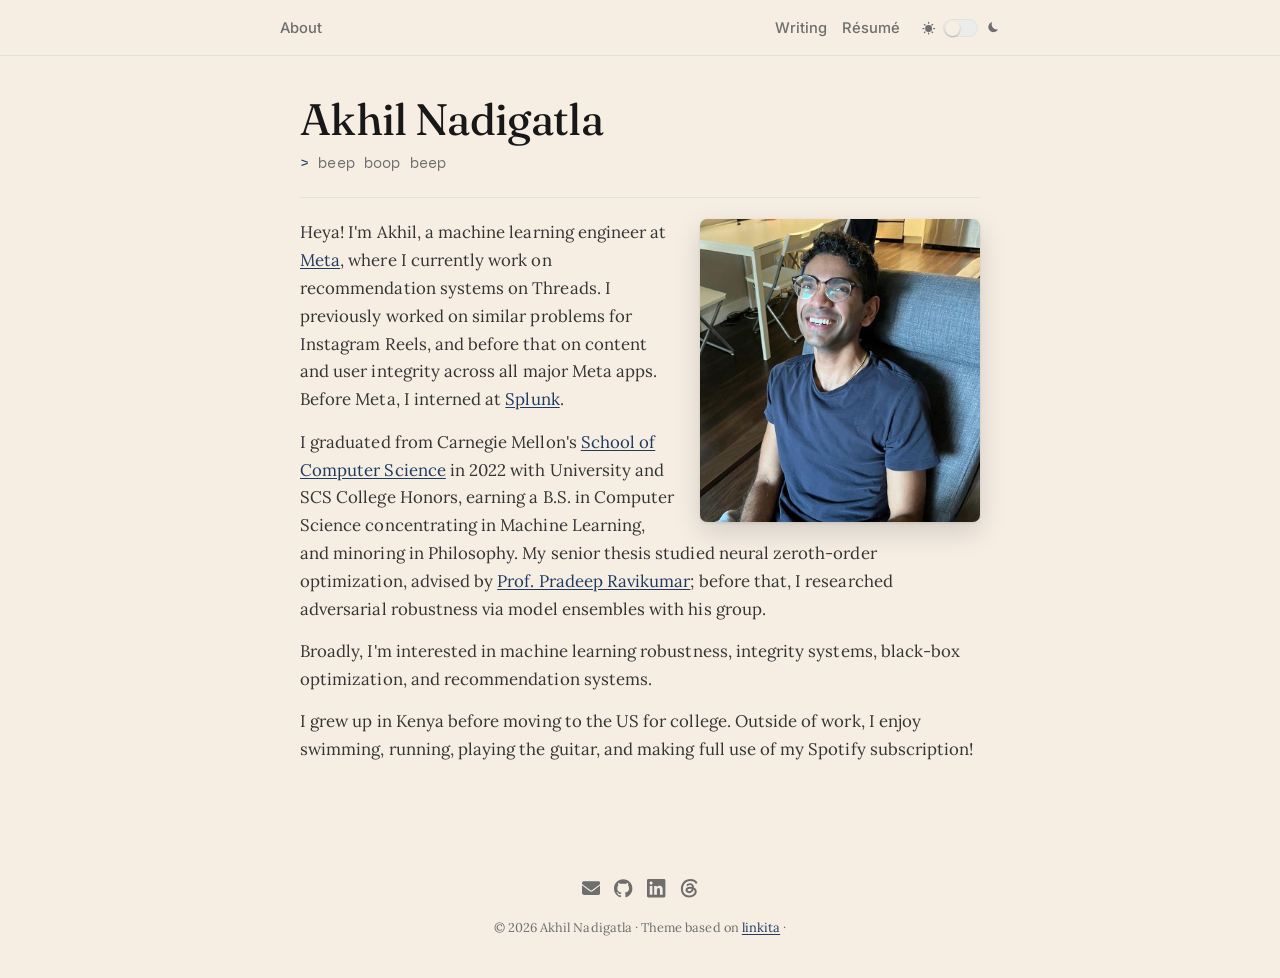
==== commit e82a29f4: "Default theme to system preference when no explicit choice is stored Co-Authored-By: Claude Sonnet 5" ====
--- a/index.html
+++ b/index.html
@@ -7,7 +7,8 @@
       (function () {
         try {
           var t = localStorage.getItem("theme");
-          if (t === "dark") document.documentElement.setAttribute("data-theme", "dark");
+          var prefersDark = window.matchMedia && window.matchMedia("(prefers-color-scheme: dark)").matches;
+          if (t === "dark" || (!t && prefersDark)) document.documentElement.setAttribute("data-theme", "dark");
         } catch (e) {}
       })();
     </script>
--- a/assets/css/style.css
+++ b/assets/css/style.css
@@ -1,5 +1,5 @@
 :root {
-  --bg: #fcfcfa;
+  --bg: #f6eee3;
   --heading: #181818;
   --text: #343434;
   --muted: #6e6e6e;
@@ -16,7 +16,7 @@
 }
 
 [data-theme="dark"] {
-  --bg: #17181a;
+  --bg: #1a1714;
   --heading: #f2f2f0;
   --text: #d3d3d0;
   --muted: #93938e;
@@ -238,11 +238,11 @@
   width: 100%;
   height: auto;
   border-radius: 7px;
-  box-shadow: 0 1px 2px rgba(0, 0, 0, 0.06), 0 8px 24px rgba(0, 0, 0, 0.1);
+  box-shadow: 0 1px 3px rgba(0, 0, 0, 0.09), 0 10px 28px rgba(0, 0, 0, 0.14);
 }
 
 [data-theme="dark"] .portrait img {
-  box-shadow: 0 1px 2px rgba(0, 0, 0, 0.3), 0 8px 24px rgba(0, 0, 0, 0.45);
+  box-shadow: 0 1px 3px rgba(0, 0, 0, 0.35), 0 10px 28px rgba(0, 0, 0, 0.5);
 }
 
 .bio-copy::after {
